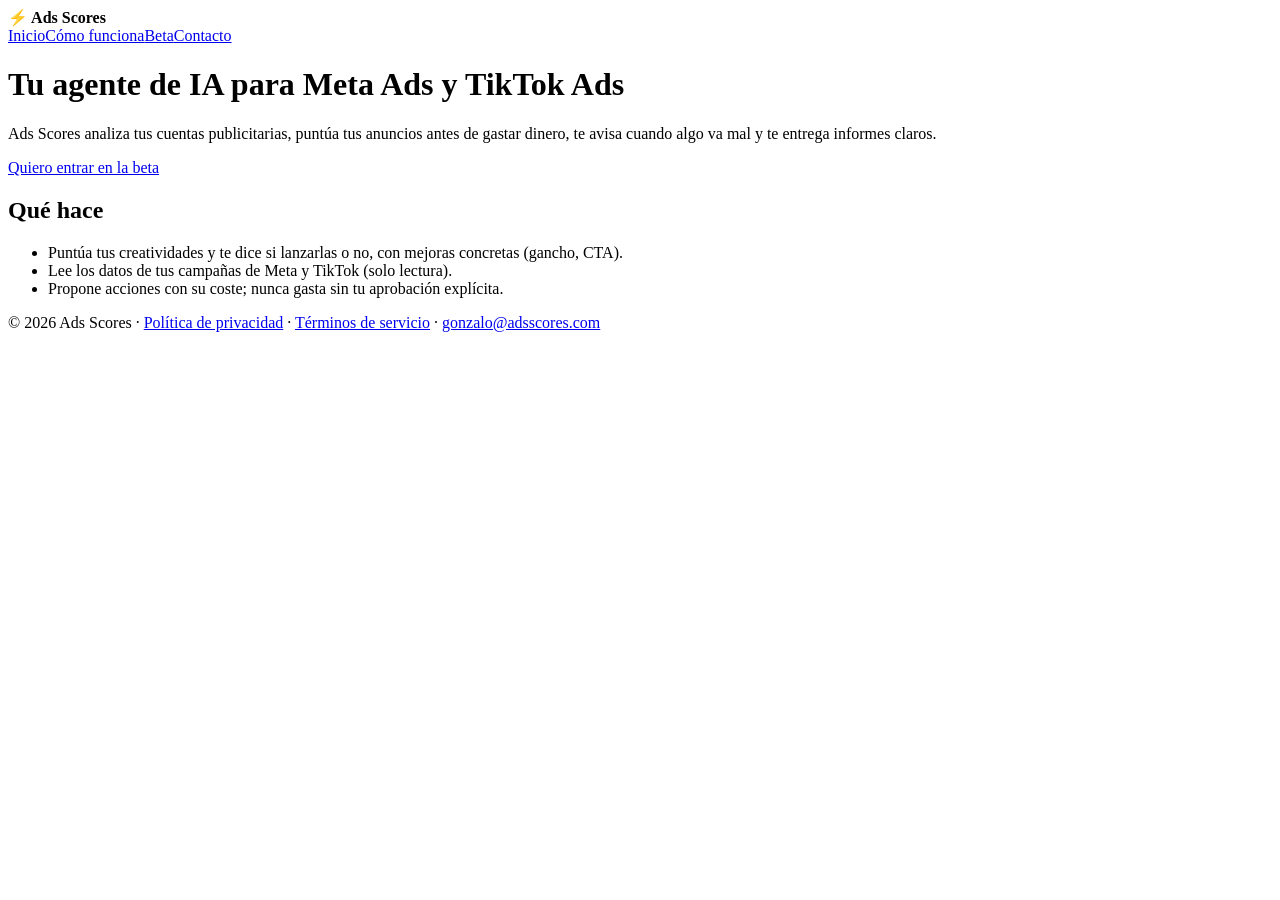
==== index.html @ 0d97c1d2 "Create index.html" ====
<!doctype html><html lang="es"><head><meta charset="utf-8"><meta name="viewport" content="width=device-width,initial-scale=1"><title>Inicio - Ads Scores</title><meta name="description" content="Ads Scores: agente de IA para campañas de Meta Ads y TikTok Ads. Analiza, avisa y reporta."><link rel="stylesheet" href="style.css"></head><body><header><strong>⚡ Ads Scores</strong><nav><a href="/">Inicio</a><a href="/como-funciona.html">Cómo funciona</a><a href="/beta.html">Beta</a><a href="/contacto.html">Contacto</a></nav></header><main>
<h1>Tu agente de IA para Meta Ads y TikTok Ads</h1>
<p>Ads Scores analiza tus cuentas publicitarias, puntúa tus anuncios antes de gastar dinero, te avisa cuando algo va mal y te entrega informes claros.</p>
<p><a class="btn" href="/beta.html">Quiero entrar en la beta</a></p>
<h2>Qué hace</h2>
<ul><li>Puntúa tus creatividades y te dice si lanzarlas o no, con mejoras concretas (gancho, CTA).</li><li>Lee los datos de tus campañas de Meta y TikTok (solo lectura).</li><li>Propone acciones con su coste; nunca gasta sin tu aprobación explícita.</li></ul>
</main><footer>© 2026 Ads Scores · <a href="/privacy.html">Política de privacidad</a> · <a href="/terms.html">Términos de servicio</a> · <a href="mailto:gonzalo@adsscores.com">gonzalo@adsscores.com</a></footer></body></html>
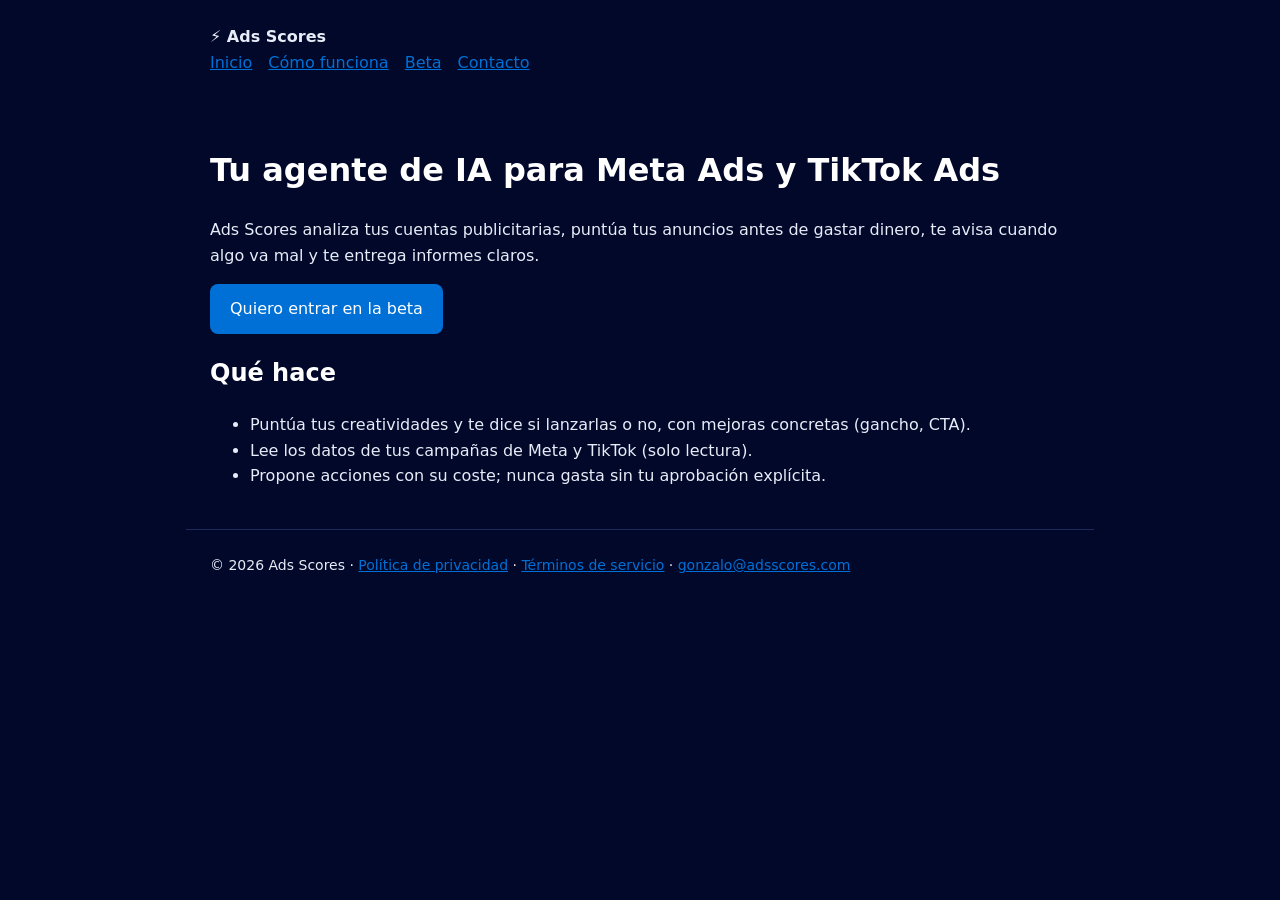
==== commit ab5221aa: "Add affiliate scripts to index.html Added affiliate scripts for LemonSqueezy to index.html." ====
--- a/index.html
+++ b/index.html
@@ -1,4 +1,4 @@
-<!doctype html><html lang="es"><head><meta charset="utf-8"><meta name="viewport" content="width=device-width,initial-scale=1"><title>Inicio - Ads Scores</title><meta name="description" content="Ads Scores: agente de IA para campañas de Meta Ads y TikTok Ads. Analiza, avisa y reporta."><link rel="stylesheet" href="style.css"></head><body><header><strong>⚡ Ads Scores</strong><nav><a href="/">Inicio</a><a href="/como-funciona.html">Cómo funciona</a><a href="/beta.html">Beta</a><a href="/contacto.html">Contacto</a></nav></header><main>
+<!doctype html><html lang="es"><head><meta charset="utf-8"><meta name="viewport" content="width=device-width,initial-scale=1"><title>Inicio - Ads Scores</title><meta name="description" content="Ads Scores: agente de IA para campañas de Meta Ads y TikTok Ads. Analiza, avisa y reporta."><link rel="stylesheet" href="style.css"><script>window.lemonSqueezyAffiliateConfig = { store: 'adsscoresai' };</script><script src="https://lmsqueezy.com/affiliate.js" defer></script></head><body><header><strong>⚡ Ads Scores</strong><nav><a href="/">Inicio</a><a href="/como-funciona.html">Cómo funciona</a><a href="/beta.html">Beta</a><a href="/contacto.html">Contacto</a></nav></header><main>
 <h1>Tu agente de IA para Meta Ads y TikTok Ads</h1>
 <p>Ads Scores analiza tus cuentas publicitarias, puntúa tus anuncios antes de gastar dinero, te avisa cuando algo va mal y te entrega informes claros.</p>
 <p><a class="btn" href="/beta.html">Quiero entrar en la beta</a></p>
--- a/style.css
+++ b/style.css
@@ -0,0 +1,5 @@
+body{margin:0;font-family:system-ui,Arial,sans-serif;background:#010829;color:#e8ecf8;line-height:1.6}
+header,main,footer{max-width:860px;margin:0 auto;padding:24px}
+a{color:#0070D7}h1,h2{color:#fff}nav a{margin-right:16px}
+.btn{display:inline-block;background:#0070D7;color:#fff;padding:12px 20px;border-radius:8px;text-decoration:none}
+footer{border-top:1px solid #1d2a5c;font-size:14px}
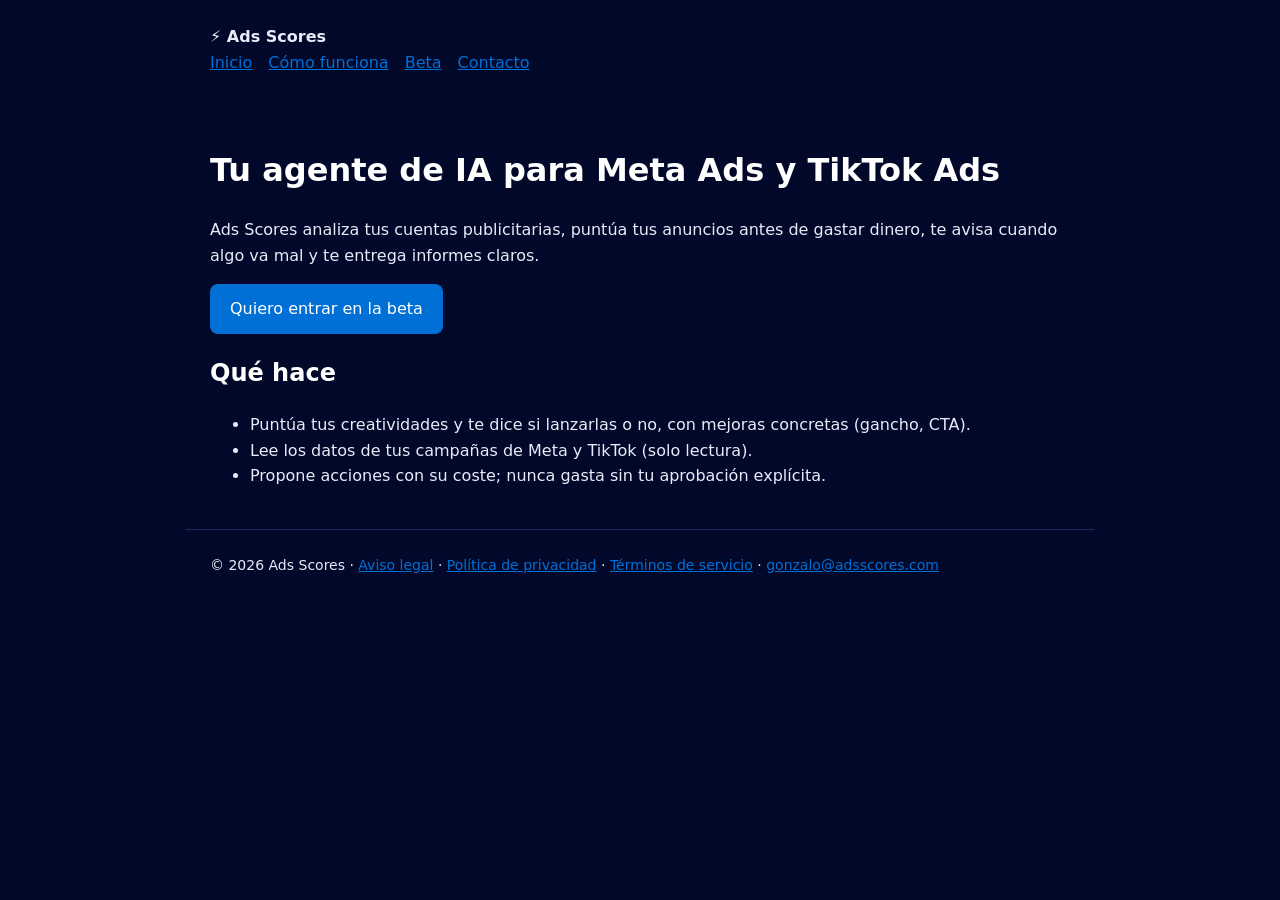
==== commit 58ef6640: "Add aviso legal link to footer" ====
--- a/index.html
+++ b/index.html
@@ -1,7 +1,7 @@
-<!doctype html><html lang="es"><head><meta charset="utf-8"><meta name="viewport" content="width=device-width,initial-scale=1"><title>Inicio - Ads Scores</title><meta name="description" content="Ads Scores: agente de IA para campañas de Meta Ads y TikTok Ads. Analiza, avisa y reporta."><link rel="stylesheet" href="style.css"><script>window.lemonSqueezyAffiliateConfig = { store: 'adsscoresai' };</script><script src="https://lmsqueezy.com/affiliate.js" defer></script></head><body><header><strong>⚡ Ads Scores</strong><nav><a href="/">Inicio</a><a href="/como-funciona.html">Cómo funciona</a><a href="/beta.html">Beta</a><a href="/contacto.html">Contacto</a></nav></header><main>
+<!doctype html><html lang="es"><head><meta name="facebook-domain-verification" content="n0facmnp2pbgnfibypabk51wb8ivqh"><meta charset="utf-8"><meta name="viewport" content="width=device-width,initial-scale=1"><title>Inicio - Ads Scores</title><meta name="description" content="Ads Scores: agente de IA para campañas de Meta Ads y TikTok Ads. Analiza, avisa y reporta."><link rel="stylesheet" href="style.css"></head><body><header><strong>⚡ Ads Scores</strong><nav><a href="/">Inicio</a><a href="/como-funciona.html">Cómo funciona</a><a href="/beta.html">Beta</a><a href="/contacto.html">Contacto</a></nav></header><main>
 <h1>Tu agente de IA para Meta Ads y TikTok Ads</h1>
 <p>Ads Scores analiza tus cuentas publicitarias, puntúa tus anuncios antes de gastar dinero, te avisa cuando algo va mal y te entrega informes claros.</p>
 <p><a class="btn" href="/beta.html">Quiero entrar en la beta</a></p>
 <h2>Qué hace</h2>
 <ul><li>Puntúa tus creatividades y te dice si lanzarlas o no, con mejoras concretas (gancho, CTA).</li><li>Lee los datos de tus campañas de Meta y TikTok (solo lectura).</li><li>Propone acciones con su coste; nunca gasta sin tu aprobación explícita.</li></ul>
-</main><footer>© 2026 Ads Scores · <a href="/privacy.html">Política de privacidad</a> · <a href="/terms.html">Términos de servicio</a> · <a href="mailto:gonzalo@adsscores.com">gonzalo@adsscores.com</a></footer></body></html>
+</main><footer>© 2026 Ads Scores · <a href="/aviso-legal.html">Aviso legal</a> · <a href="/privacy.html">Política de privacidad</a> · <a href="/terms.html">Términos de servicio</a> · <a href="mailto:gonzalo@adsscores.com">gonzalo@adsscores.com</a></footer></body></html>
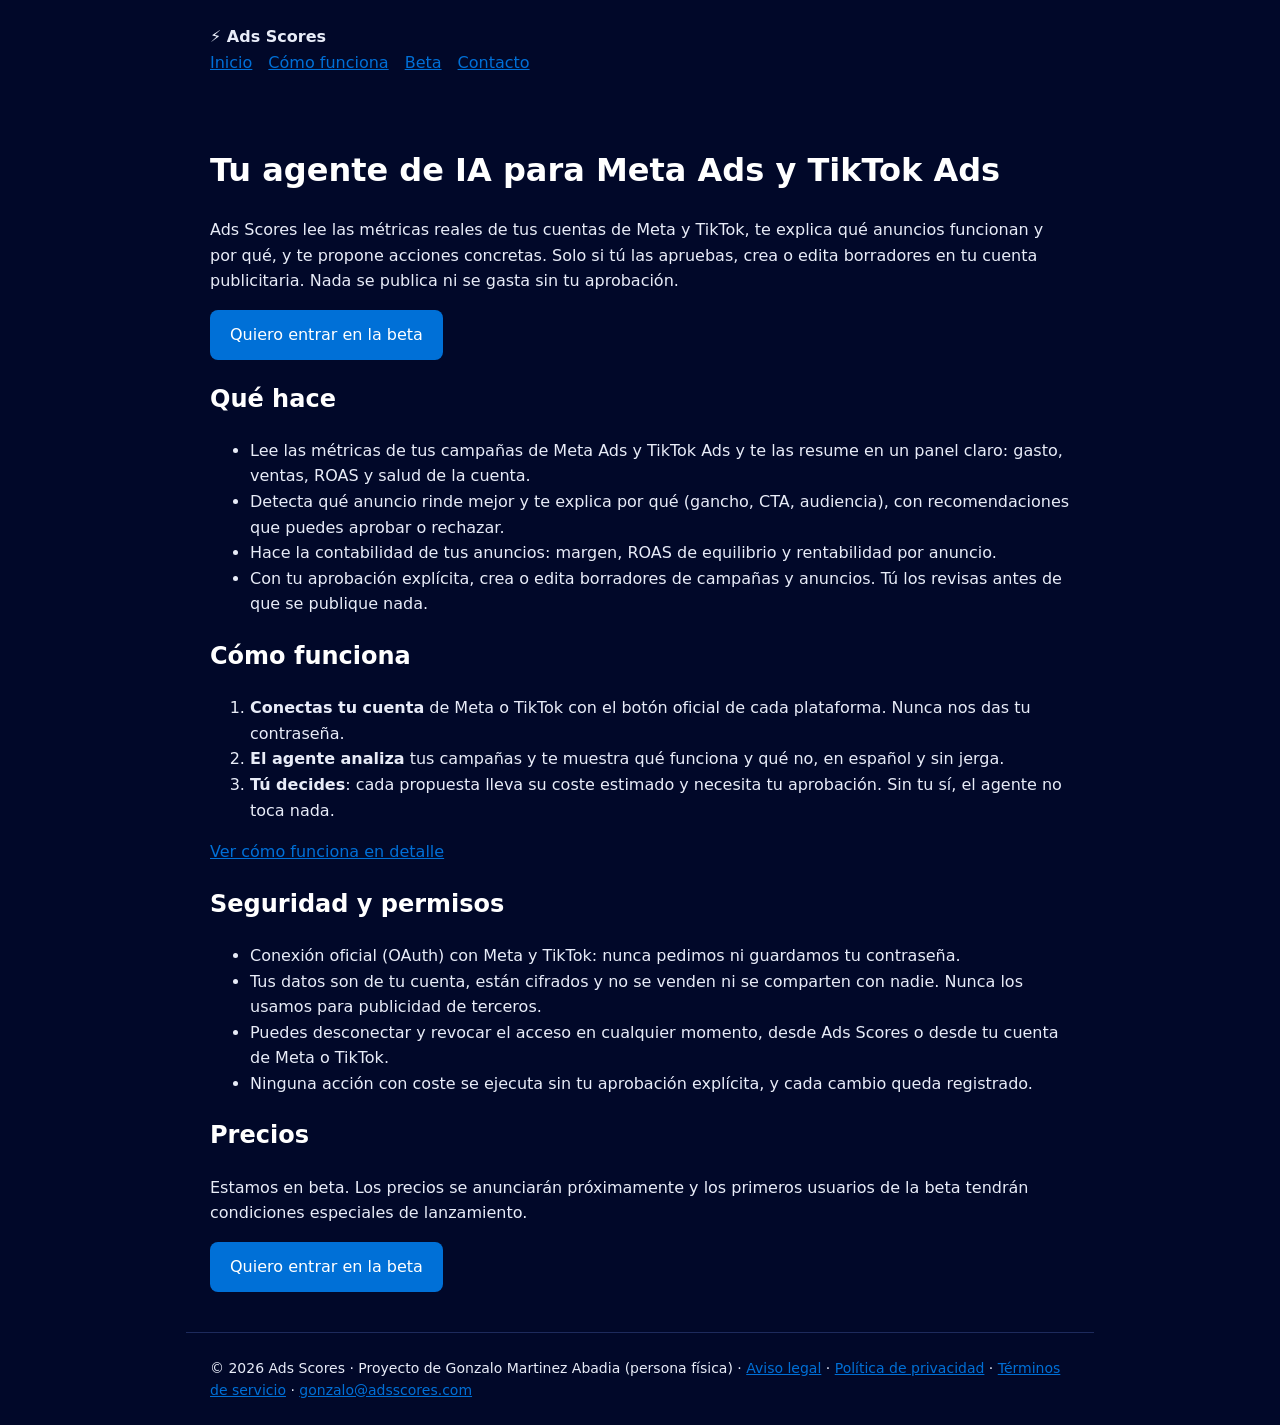
==== commit 0198b789: "Web alineada con el producto real: agente IA para Meta y TikTok Updated content to provide clearer i" ====
--- a/index.html
+++ b/index.html
@@ -1,7 +1,29 @@
-<!doctype html><html lang="es"><head><meta name="facebook-domain-verification" content="n0facmnp2pbgnfibypabk51wb8ivqh"><meta charset="utf-8"><meta name="viewport" content="width=device-width,initial-scale=1"><title>Inicio - Ads Scores</title><meta name="description" content="Ads Scores: agente de IA para campañas de Meta Ads y TikTok Ads. Analiza, avisa y reporta."><link rel="stylesheet" href="style.css"></head><body><header><strong>⚡ Ads Scores</strong><nav><a href="/">Inicio</a><a href="/como-funciona.html">Cómo funciona</a><a href="/beta.html">Beta</a><a href="/contacto.html">Contacto</a></nav></header><main>
+<!doctype html><html lang="es"><head><meta name="facebook-domain-verification" content="n0facmnp2pbgnfibypabk51wb8ivqh"><meta charset="utf-8"><meta name="viewport" content="width=device-width,initial-scale=1"><title>Ads Scores - Tu agente de IA para Meta Ads y TikTok Ads</title><meta name="description" content="Ads Scores: agente de IA que lee tus métricas de Meta Ads y TikTok Ads, te dice qué funciona y por qué, y actúa solo con tu aprobación."><link rel="stylesheet" href="style.css"></head><body><header><strong>⚡ Ads Scores</strong><nav><a href="/">Inicio</a><a href="/como-funciona.html">Cómo funciona</a><a href="/beta.html">Beta</a><a href="/contacto.html">Contacto</a></nav></header><main>
 <h1>Tu agente de IA para Meta Ads y TikTok Ads</h1>
-<p>Ads Scores analiza tus cuentas publicitarias, puntúa tus anuncios antes de gastar dinero, te avisa cuando algo va mal y te entrega informes claros.</p>
+<p>Ads Scores lee las métricas reales de tus cuentas de Meta y TikTok, te explica qué anuncios funcionan y por qué, y te propone acciones concretas. Solo si tú las apruebas, crea o edita borradores en tu cuenta publicitaria. Nada se publica ni se gasta sin tu aprobación.</p>
 <p><a class="btn" href="/beta.html">Quiero entrar en la beta</a></p>
 <h2>Qué hace</h2>
-<ul><li>Puntúa tus creatividades y te dice si lanzarlas o no, con mejoras concretas (gancho, CTA).</li><li>Lee los datos de tus campañas de Meta y TikTok (solo lectura).</li><li>Propone acciones con su coste; nunca gasta sin tu aprobación explícita.</li></ul>
-</main><footer>© 2026 Ads Scores · <a href="/aviso-legal.html">Aviso legal</a> · <a href="/privacy.html">Política de privacidad</a> · <a href="/terms.html">Términos de servicio</a> · <a href="mailto:gonzalo@adsscores.com">gonzalo@adsscores.com</a></footer></body></html>
+<ul>
+<li>Lee las métricas de tus campañas de Meta Ads y TikTok Ads y te las resume en un panel claro: gasto, ventas, ROAS y salud de la cuenta.</li>
+<li>Detecta qué anuncio rinde mejor y te explica por qué (gancho, CTA, audiencia), con recomendaciones que puedes aprobar o rechazar.</li>
+<li>Hace la contabilidad de tus anuncios: margen, ROAS de equilibrio y rentabilidad por anuncio.</li>
+<li>Con tu aprobación explícita, crea o edita borradores de campañas y anuncios. Tú los revisas antes de que se publique nada.</li>
+</ul>
+<h2>Cómo funciona</h2>
+<ol>
+<li><strong>Conectas tu cuenta</strong> de Meta o TikTok con el botón oficial de cada plataforma. Nunca nos das tu contraseña.</li>
+<li><strong>El agente analiza</strong> tus campañas y te muestra qué funciona y qué no, en español y sin jerga.</li>
+<li><strong>Tú decides</strong>: cada propuesta lleva su coste estimado y necesita tu aprobación. Sin tu sí, el agente no toca nada.</li>
+</ol>
+<p><a href="/como-funciona.html">Ver cómo funciona en detalle</a></p>
+<h2>Seguridad y permisos</h2>
+<ul>
+<li>Conexión oficial (OAuth) con Meta y TikTok: nunca pedimos ni guardamos tu contraseña.</li>
+<li>Tus datos son de tu cuenta, están cifrados y no se venden ni se comparten con nadie. Nunca los usamos para publicidad de terceros.</li>
+<li>Puedes desconectar y revocar el acceso en cualquier momento, desde Ads Scores o desde tu cuenta de Meta o TikTok.</li>
+<li>Ninguna acción con coste se ejecuta sin tu aprobación explícita, y cada cambio queda registrado.</li>
+</ul>
+<h2>Precios</h2>
+<p>Estamos en beta. Los precios se anunciarán próximamente y los primeros usuarios de la beta tendrán condiciones especiales de lanzamiento.</p>
+<p><a class="btn" href="/beta.html">Quiero entrar en la beta</a></p>
+</main><footer>© 2026 Ads Scores · Proyecto de Gonzalo Martinez Abadia (persona física) · <a href="/aviso-legal.html">Aviso legal</a> · <a href="/privacy.html">Política de privacidad</a> · <a href="/terms.html">Términos de servicio</a> · <a href="mailto:gonzalo@adsscores.com">gonzalo@adsscores.com</a></footer></body></html>
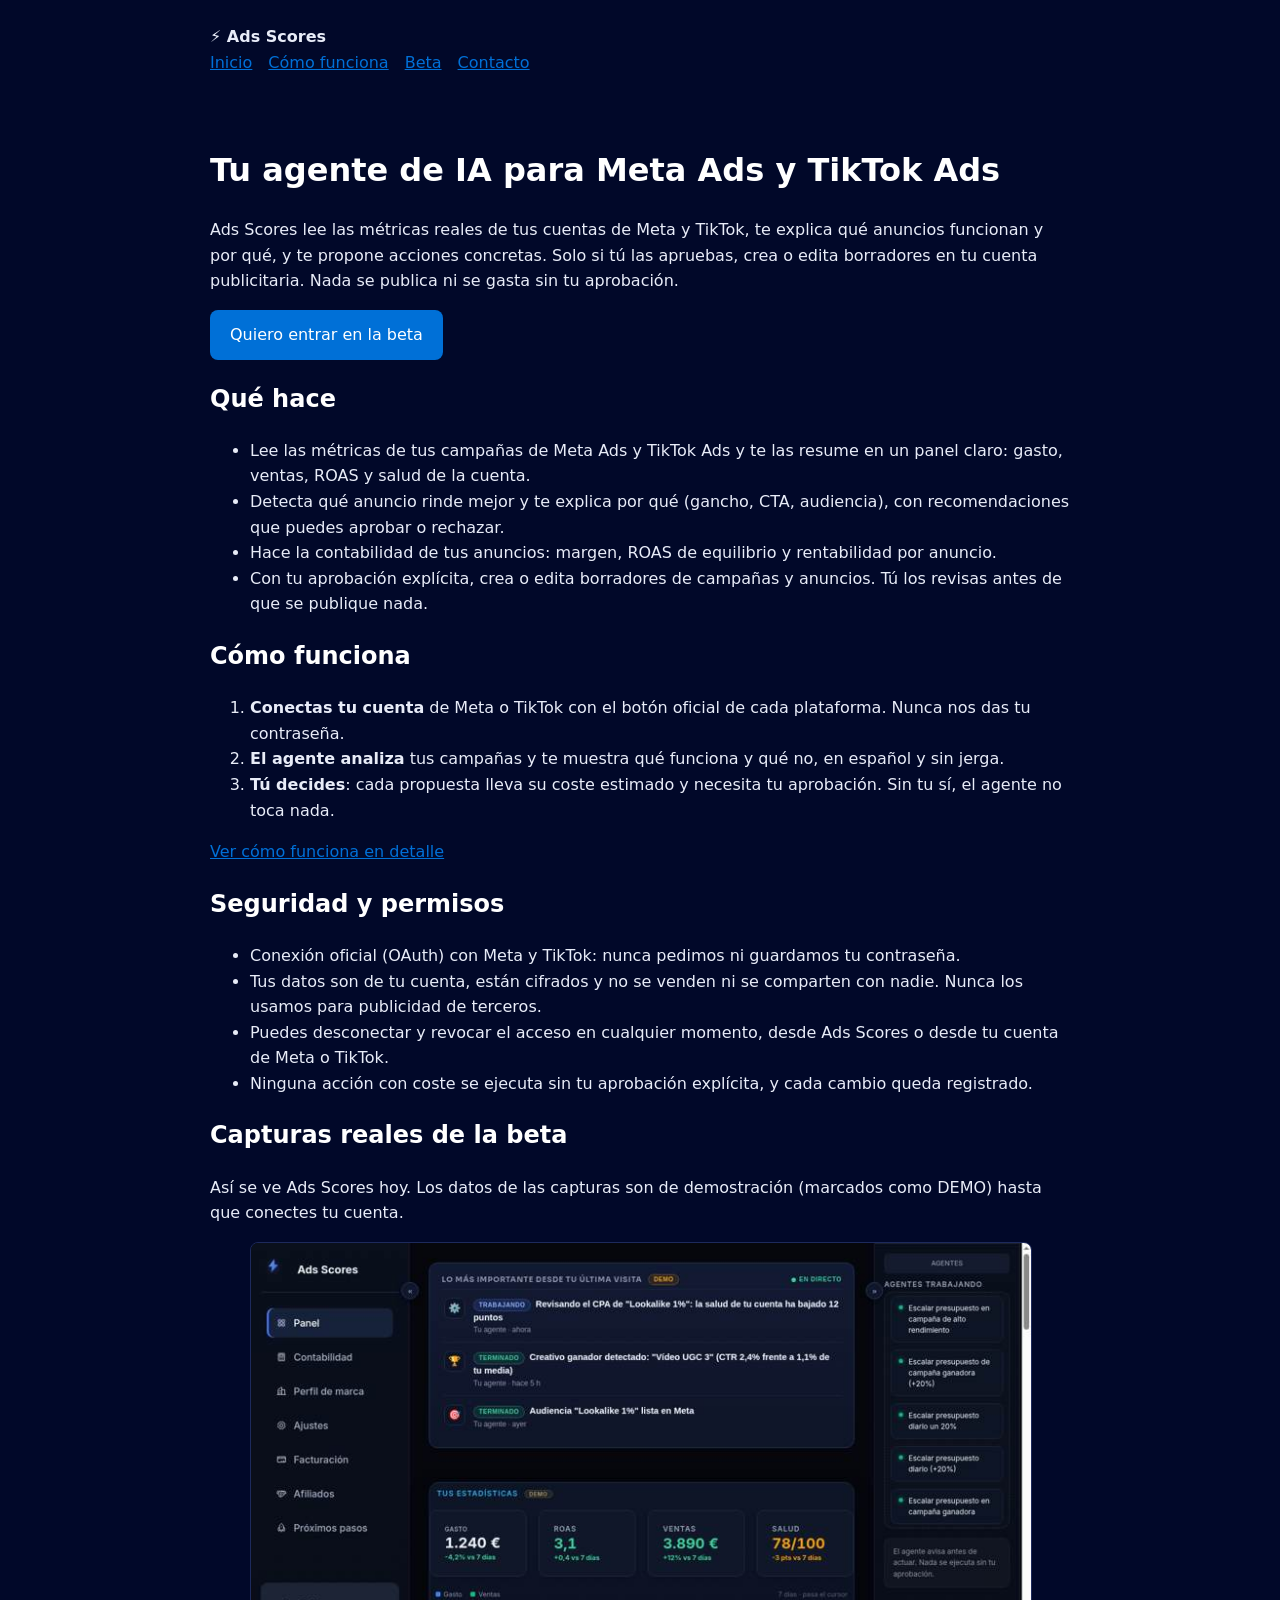
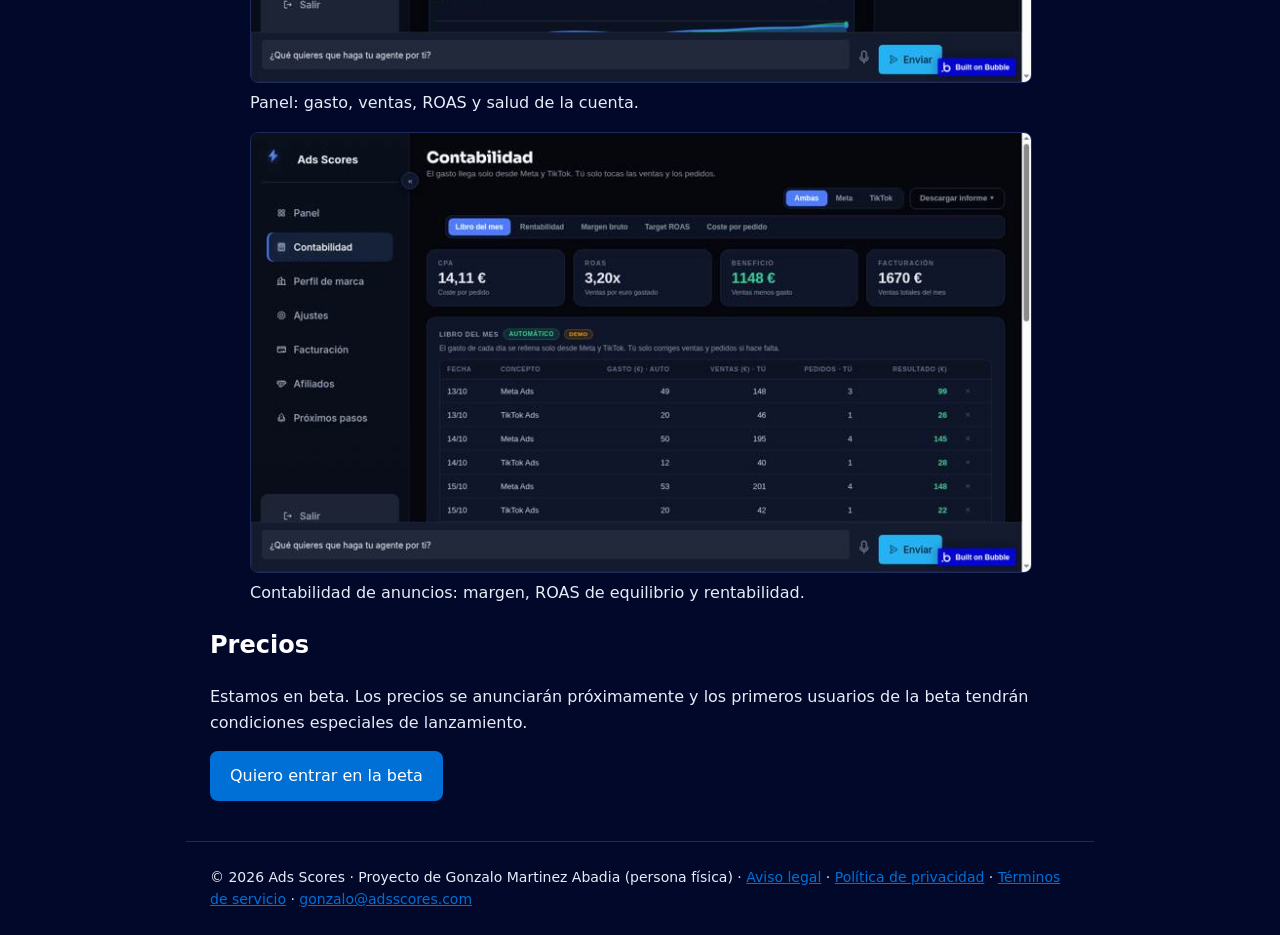
==== commit 40f94cfe: "Update print statement from 'Hello' to 'Goodbye'" ====
--- a/index.html
+++ b/index.html
@@ -23,6 +23,10 @@
 <li>Puedes desconectar y revocar el acceso en cualquier momento, desde Ads Scores o desde tu cuenta de Meta o TikTok.</li>
 <li>Ninguna acción con coste se ejecuta sin tu aprobación explícita, y cada cambio queda registrado.</li>
 </ul>
+<h2>Capturas reales de la beta</h2>
+<p>Así se ve Ads Scores hoy. Los datos de las capturas son de demostración (marcados como DEMO) hasta que conectes tu cuenta.</p>
+<figure><img style="max-width:100%;border-radius:8px;border:1px solid #1d2a5c" src="[data-uri]" alt="Panel de Ads Scores con métricas de demostración"><figcaption>Panel: gasto, ventas, ROAS y salud de la cuenta.</figcaption></figure>
+<figure style="margin-top:16px"><img style="max-width:100%;border-radius:8px;border:1px solid #1d2a5c" src="[data-uri]" alt="Contabilidad de anuncios de Ads Scores con datos de demostración"><figcaption>Contabilidad de anuncios: margen, ROAS de equilibrio y rentabilidad.</figcaption></figure>
 <h2>Precios</h2>
 <p>Estamos en beta. Los precios se anunciarán próximamente y los primeros usuarios de la beta tendrán condiciones especiales de lanzamiento.</p>
 <p><a class="btn" href="/beta.html">Quiero entrar en la beta</a></p>
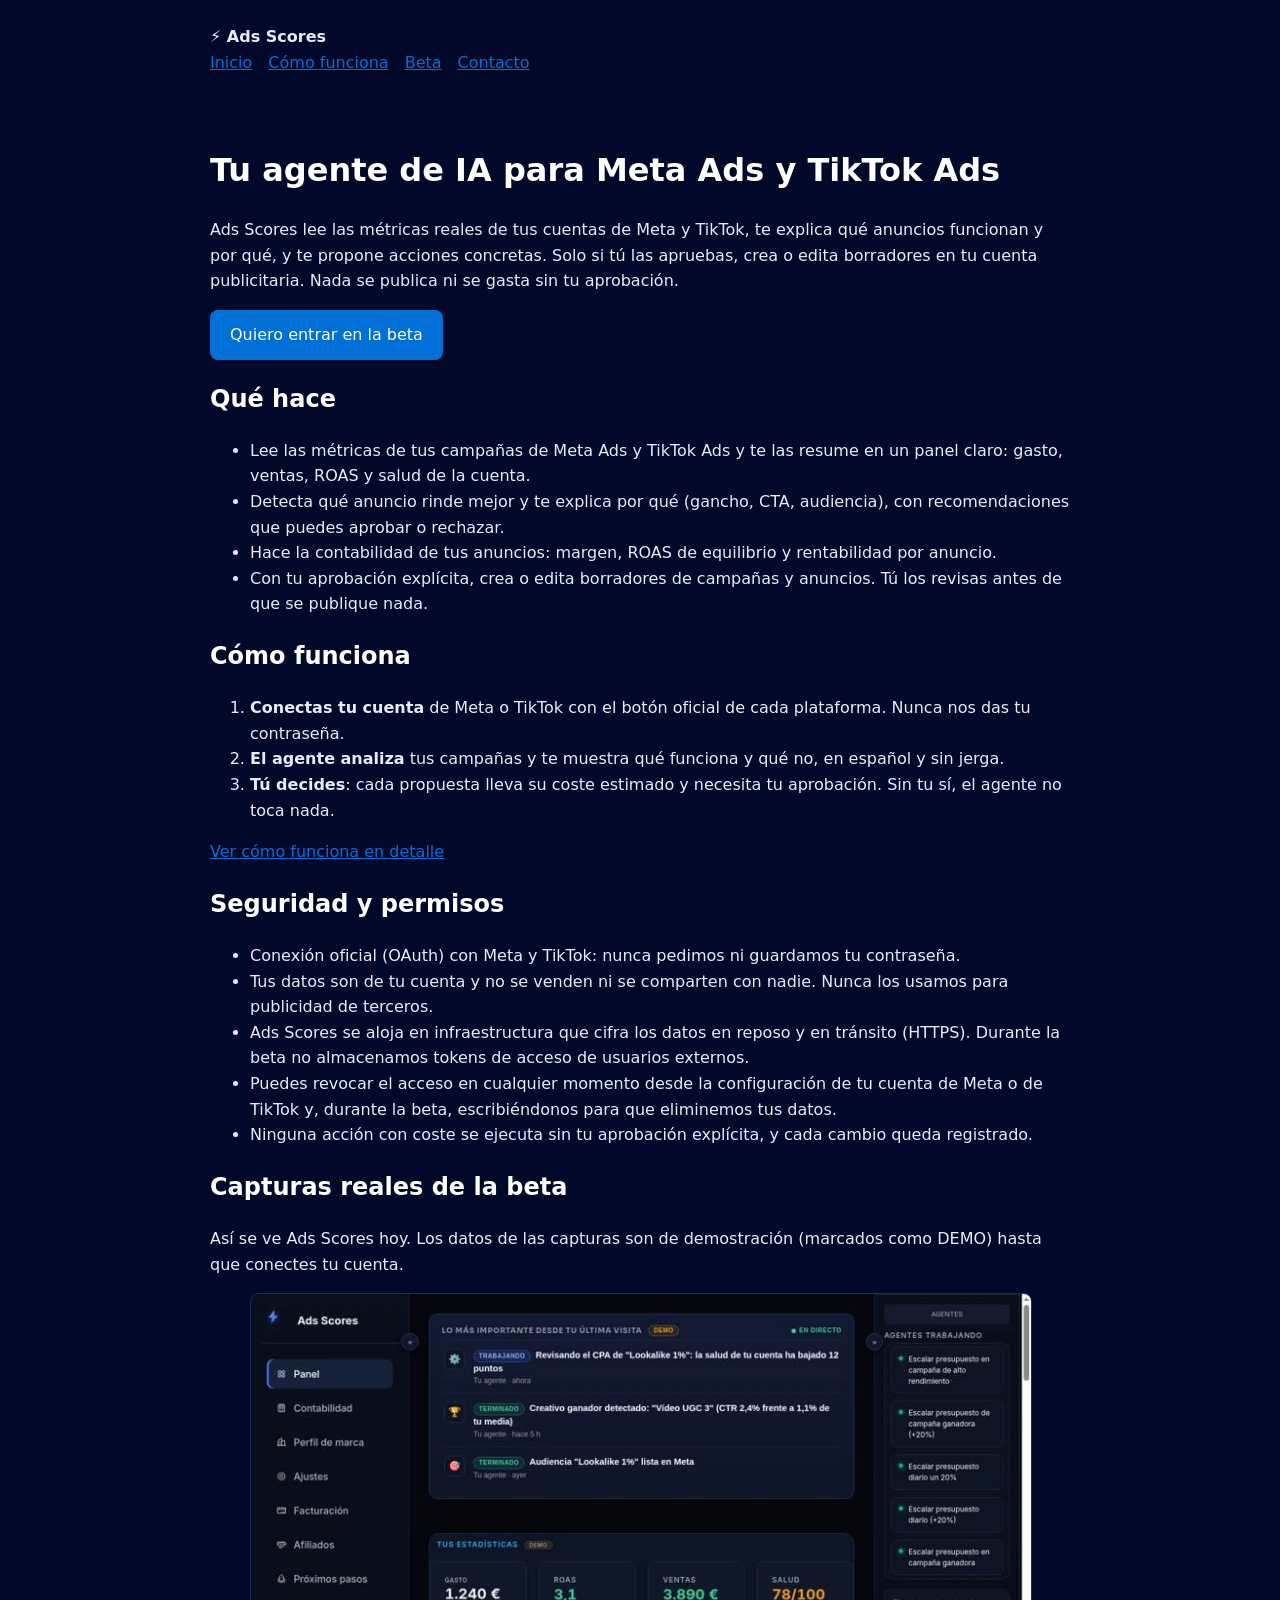
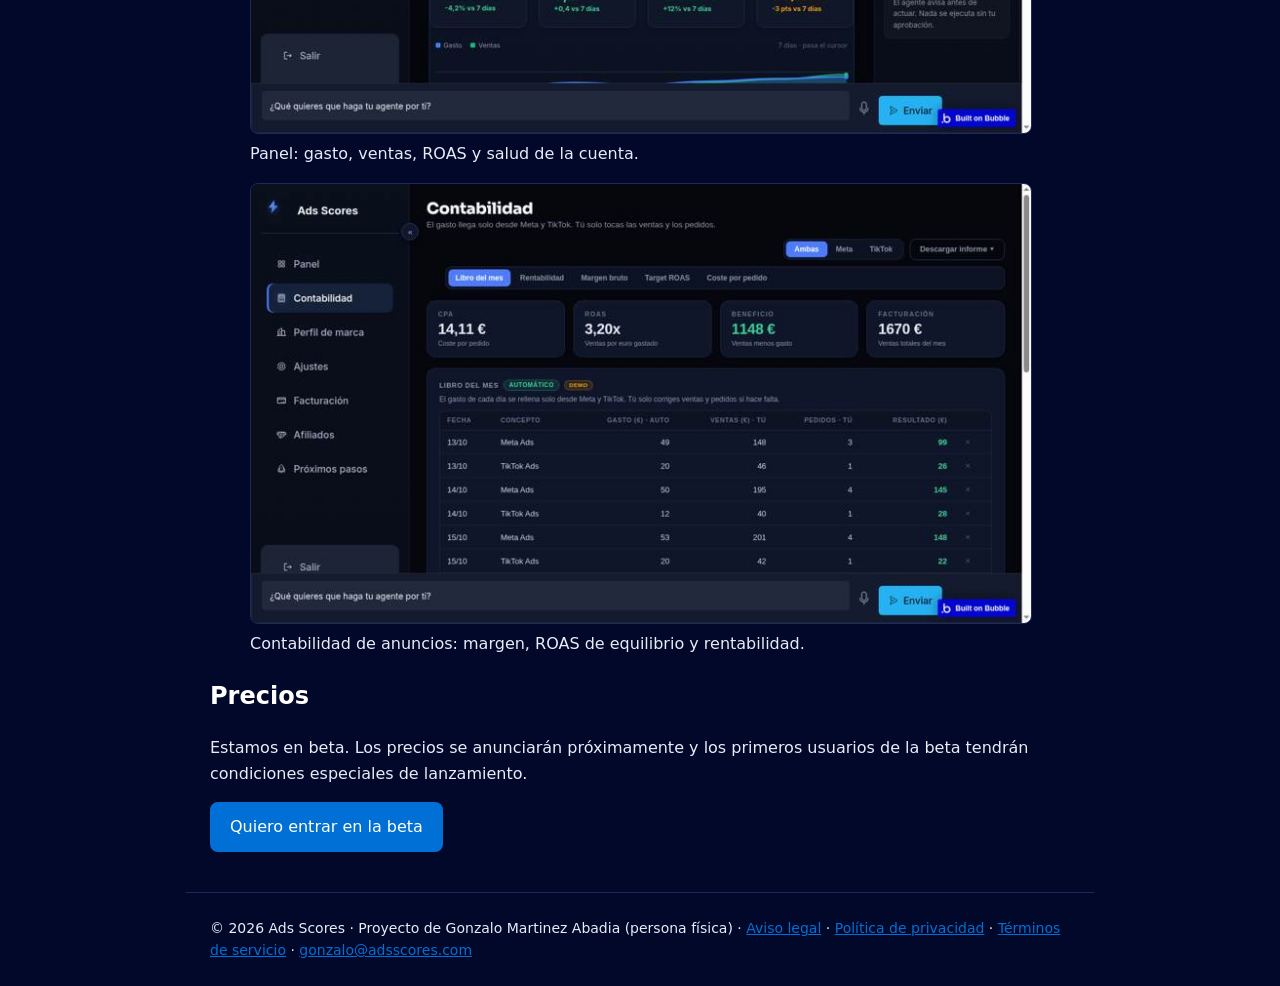
==== commit 0000926c: "Precisa seguridad y desconexión: cifrado en reposo/tránsito, sin tokens, revocación desde Meta/TikTo" ====
--- a/index.html
+++ b/index.html
@@ -19,8 +19,9 @@
 <h2>Seguridad y permisos</h2>
 <ul>
 <li>Conexión oficial (OAuth) con Meta y TikTok: nunca pedimos ni guardamos tu contraseña.</li>
-<li>Tus datos son de tu cuenta, están cifrados y no se venden ni se comparten con nadie. Nunca los usamos para publicidad de terceros.</li>
-<li>Puedes desconectar y revocar el acceso en cualquier momento, desde Ads Scores o desde tu cuenta de Meta o TikTok.</li>
+<li>Tus datos son de tu cuenta y no se venden ni se comparten con nadie. Nunca los usamos para publicidad de terceros.</li>
+<li>Ads Scores se aloja en infraestructura que cifra los datos en reposo y en tránsito (HTTPS). Durante la beta no almacenamos tokens de acceso de usuarios externos.</li>
+<li>Puedes revocar el acceso en cualquier momento desde la configuración de tu cuenta de Meta o de TikTok y, durante la beta, escribiéndonos para que eliminemos tus datos.</li>
 <li>Ninguna acción con coste se ejecuta sin tu aprobación explícita, y cada cambio queda registrado.</li>
 </ul>
 <h2>Capturas reales de la beta</h2>
